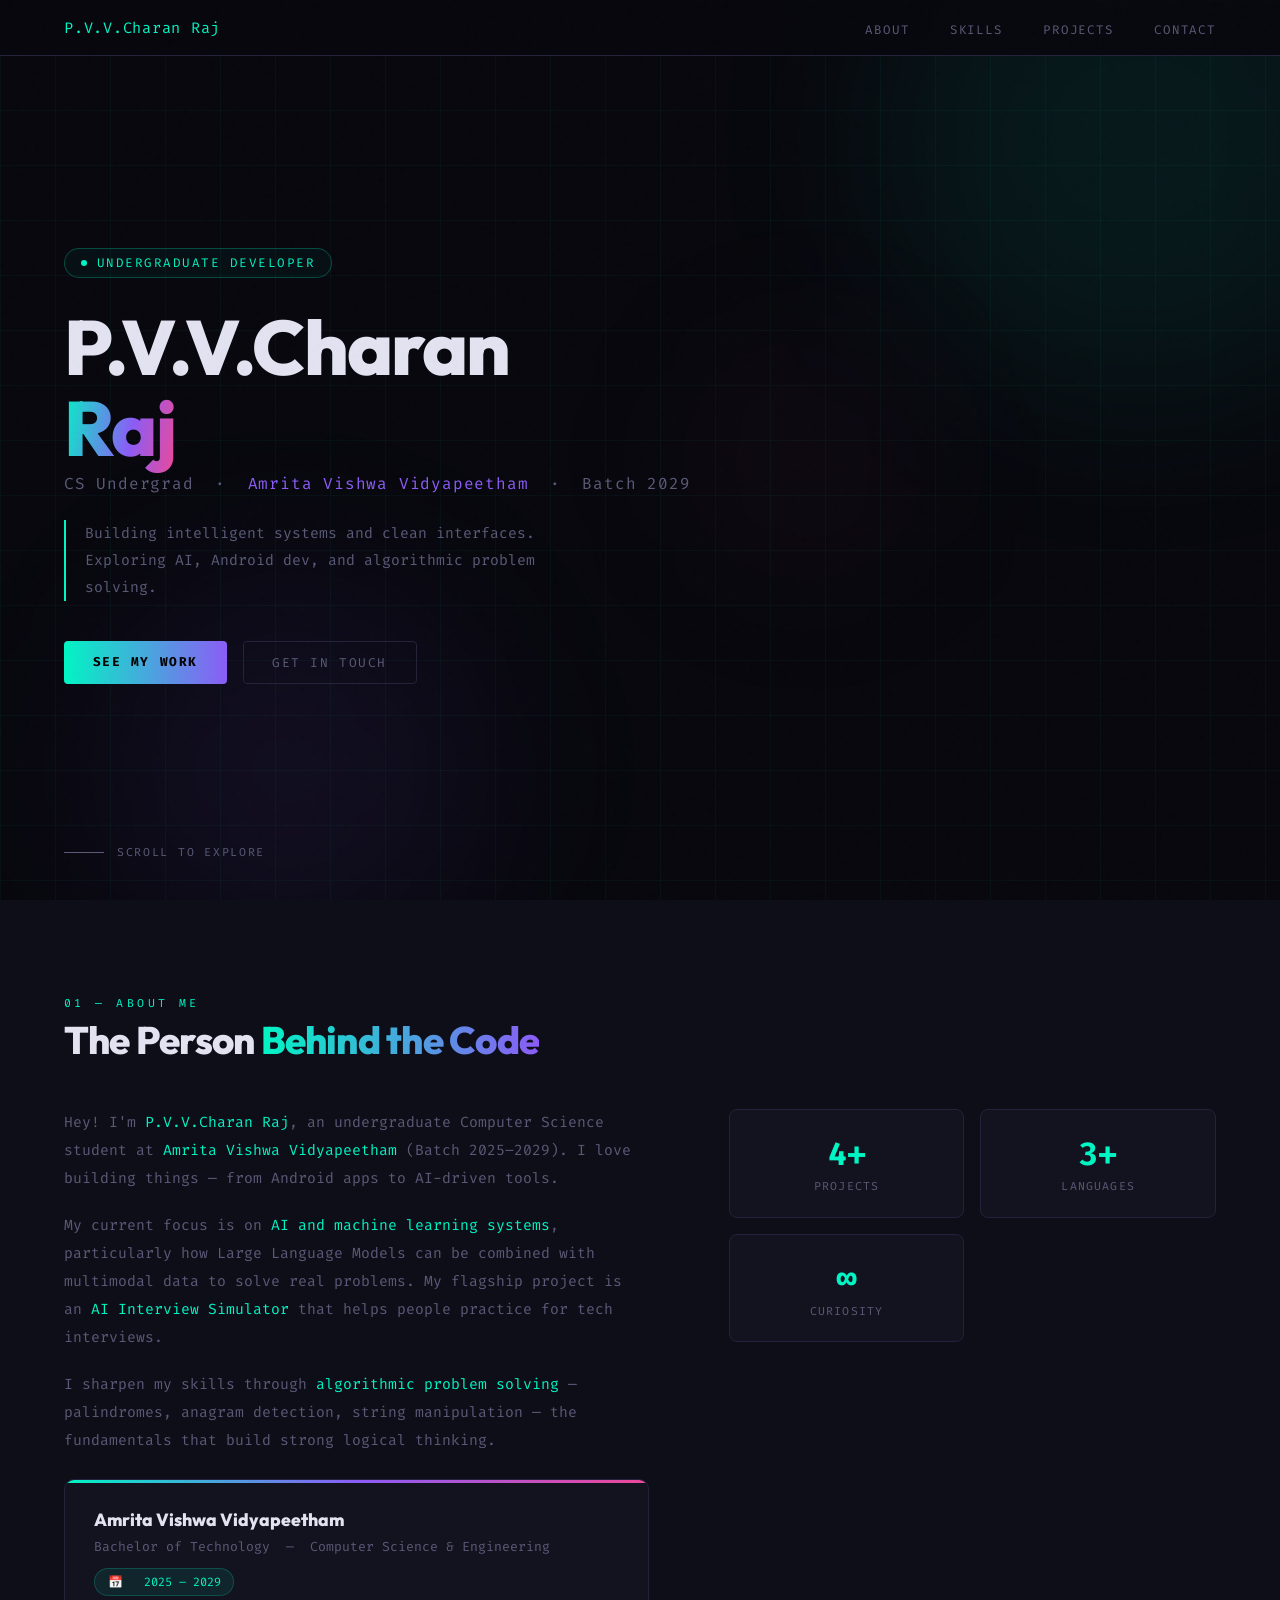
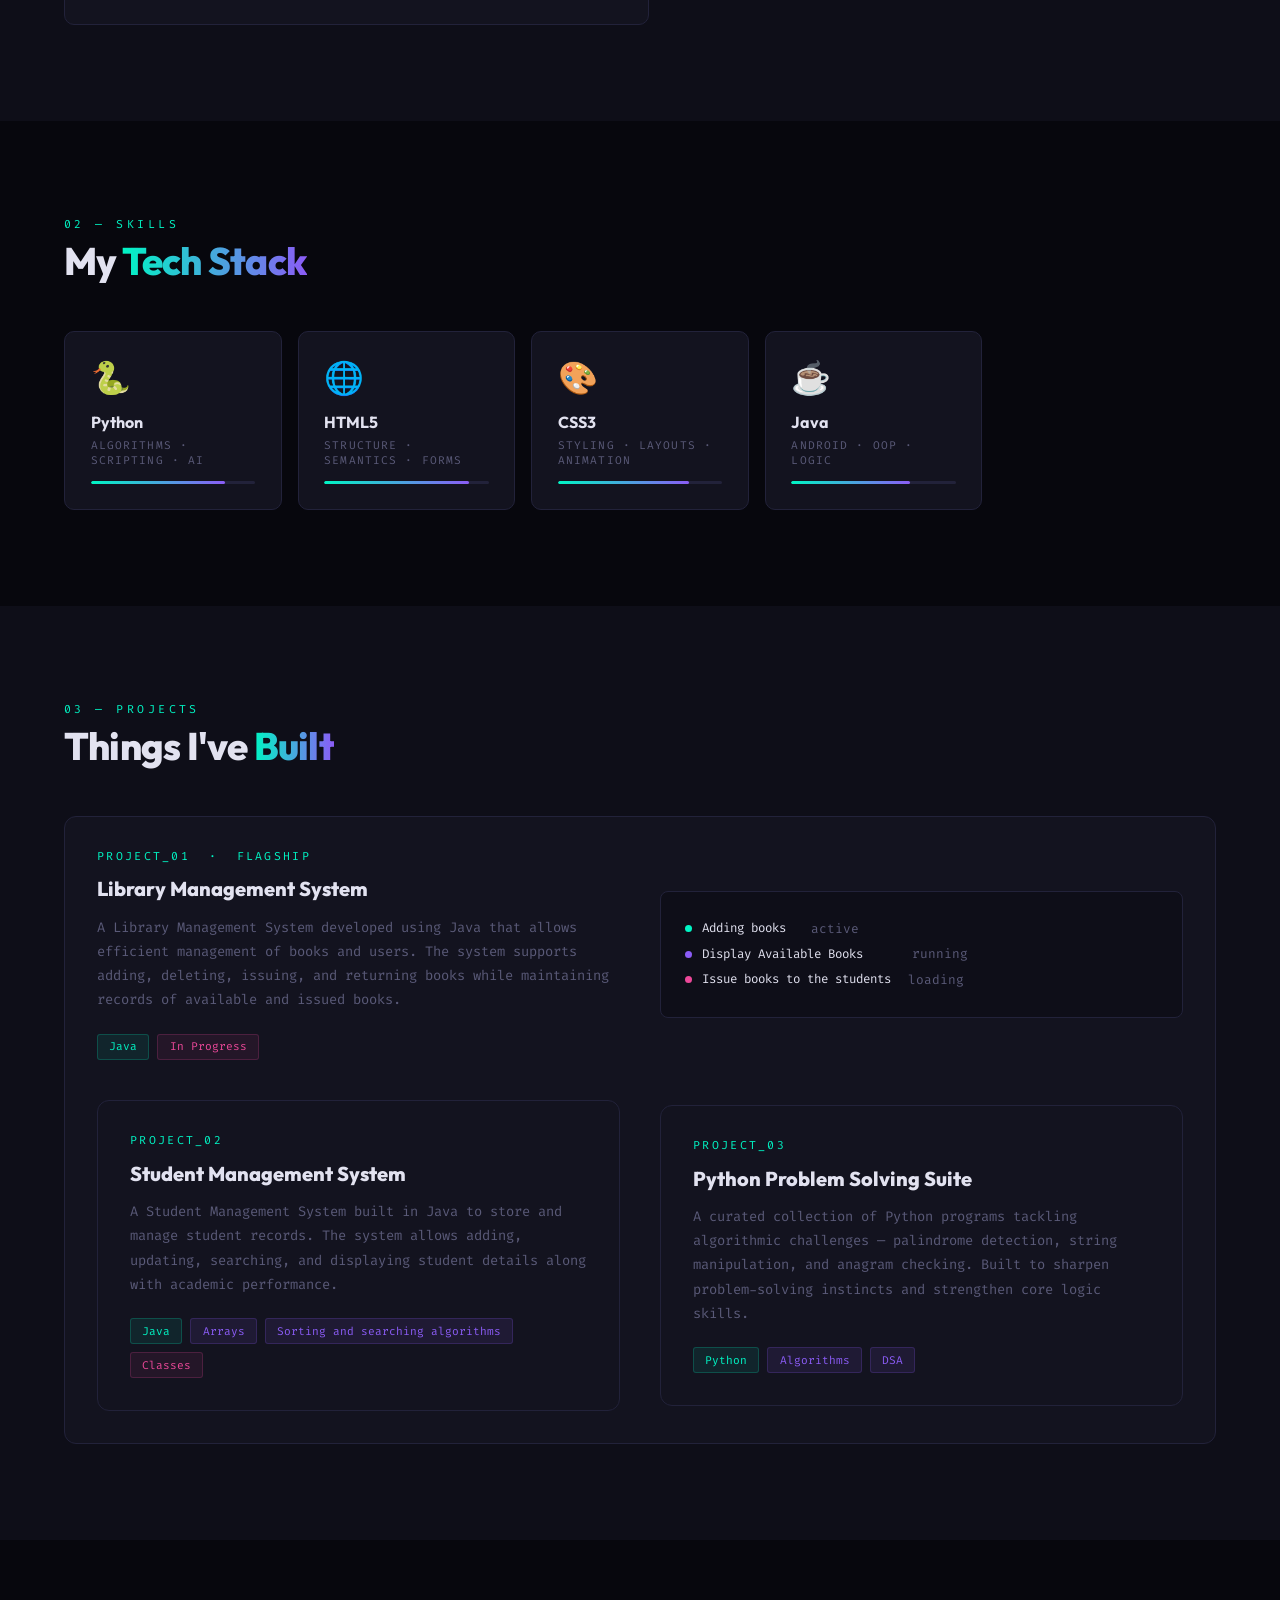
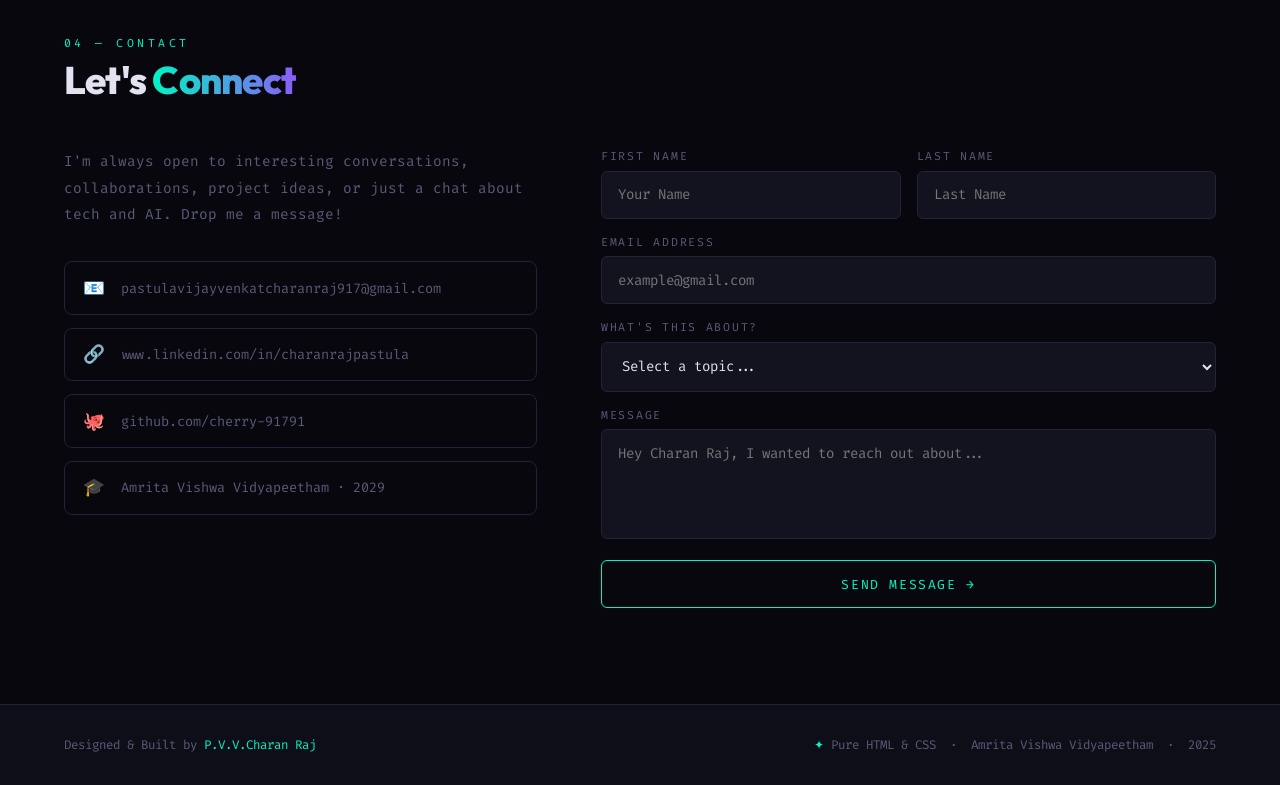
==== index.html @ d2dee1a0 "Rename !DOCTYPEFINALhtml.html to index.html" ====
<!DOCTYPE html>
<html lang="en">
<head>
  <meta charset="UTF-8" />
  <meta name="viewport" content="width=device-width, initial-scale=1.0"/>
  <title>P.V.V.Charan Raj — Portfolio</title>
  <link href="https://fonts.googleapis.com/css2?family=Fira+Code:wght@400;500&family=Outfit:wght@400;600;700;800&display=swap" rel="stylesheet"/>
  <style>

    *, *::before, *::after { box-sizing: border-box; margin: 0; padding: 0; }

    :root {
      --bg:       #07070d;
      --surface:  #0e0e18;
      --card:     #13131f;
      --border:   #22223a;
      --accent:   #00f5c4;
      --purple:   #8b5cf6;
      --pink:     #ec4899;
      --text:     #e2e2f0;
      --muted:    #5a5a78;
      --mono:     'Fira Code', monospace;
      --head:     'Outfit', sans-serif;
    }

    html { scroll-behavior: smooth; }

    body {
      background: var(--bg);
      color: var(--text);
      font-family: var(--head);
      overflow-x: hidden;
    }

    ::-webkit-scrollbar { width: 3px; }
    ::-webkit-scrollbar-track { background: var(--bg); }
    ::-webkit-scrollbar-thumb { background: var(--accent); }

    body::before {
      content: '';
      position: fixed; inset: 0;
      background-image: url("data:image/svg+xml,%3Csvg viewBox='0 0 200 200' xmlns='http://www.w3.org/2000/svg'%3E%3Cfilter id='n'%3E%3CfeTurbulence type='fractalNoise' baseFrequency='0.85' numOctaves='4' stitchTiles='stitch'/%3E%3C/filter%3E%3Crect width='100%25' height='100%25' filter='url(%23n)' opacity='0.035'/%3E%3C/svg%3E");
      pointer-events: none; z-index: 999; opacity: 0.5;
    }

    /* NAV */
    nav {
      position: fixed; top: 0; left: 0; right: 0; z-index: 100;
      display: flex; justify-content: space-between; align-items: center;
      padding: 1.1rem 4rem;
      background: rgba(7,7,13,0.88);
      backdrop-filter: blur(14px);
      border-bottom: 1px solid var(--border);
    }
    .logo { font-family: var(--mono); color: var(--accent); font-size: 0.95rem; letter-spacing: 0.05em; }
    .nav-links { display: flex; gap: 2.5rem; list-style: none; }
    .nav-links a {
      text-decoration: none; color: var(--muted);
      font-family: var(--mono); font-size: 0.78rem;
      letter-spacing: 0.15em; text-transform: uppercase;
      transition: color 0.3s;
    }
    .nav-links a:hover { color: var(--accent); }

    /* HERO */
    .hero {
      min-height: 100vh;
      display: flex; align-items: center;
      padding: 6rem 4rem 4rem;
      position: relative; overflow: hidden;
    }
    .hero::before {
      content: '';
      position: absolute; inset: 0;
      background-image:
        linear-gradient(rgba(0,245,196,0.04) 1px, transparent 1px),
        linear-gradient(90deg, rgba(0,245,196,0.04) 1px, transparent 1px);
      background-size: 55px 55px;
      animation: gridMove 20s linear infinite;
      pointer-events: none;
    }
    @keyframes gridMove {
      from { background-position: 0 0; }
      to   { background-position: 55px 55px; }
    }
    .orb {
      position: absolute; border-radius: 50%;
      filter: blur(90px); pointer-events: none;
    }
    .orb1 { width: 520px; height: 520px; background: rgba(0,245,196,0.07); top: -120px; right: -120px; }
    .orb2 { width: 380px; height: 380px; background: rgba(139,92,246,0.08); bottom: -60px; left: 100px; }
    .orb3 { width: 200px; height: 200px; background: rgba(236,72,153,0.06); top: 40%; left: 55%; }

    .hero-inner { position: relative; z-index: 2; max-width: 780px; }

    .hero-badge {
      display: inline-flex; align-items: center; gap: 0.6rem;
      font-family: var(--mono); font-size: 0.78rem;
      color: var(--accent); letter-spacing: 0.2em; text-transform: uppercase;
      border: 1px solid rgba(0,245,196,0.25);
      padding: 0.4rem 1rem; border-radius: 100px;
      margin-bottom: 1.8rem;
      background: rgba(0,245,196,0.04);
    }
    .badge-dot {
      width: 6px; height: 6px; border-radius: 50%;
      background: var(--accent);
      animation: pulse 2s ease-in-out infinite;
    }
    @keyframes pulse {
      0%, 100% { opacity: 1; transform: scale(1); }
      50%       { opacity: 0.4; transform: scale(1.4); }
    }

    .hero-name {
      font-size: clamp(2.8rem, 6vw, 5.5rem);
      font-weight: 800; line-height: 1.05;
      letter-spacing: -0.025em; margin-bottom: 0.3rem;
    }
    .hero-name .first { color: var(--text); }
    .hero-name .last {
      background: linear-gradient(100deg, var(--accent) 0%, var(--purple) 60%, var(--pink) 100%);
      -webkit-background-clip: text; -webkit-text-fill-color: transparent;
      background-clip: text;
    }
    .hero-role {
      font-family: var(--mono); color: var(--muted);
      font-size: 1rem; margin-bottom: 1.6rem; letter-spacing: 0.05em;
    }
    .hero-role span { color: var(--purple); }
    .hero-bio {
      font-family: var(--mono); color: var(--muted);
      font-size: 0.92rem; line-height: 1.85;
      max-width: 500px; margin-bottom: 2.5rem;
      border-left: 2px solid var(--accent); padding-left: 1.2rem;
    }
    .hero-actions { display: flex; gap: 1rem; flex-wrap: wrap; }

    .btn {
      display: inline-block; text-decoration: none;
      font-family: var(--mono); font-size: 0.8rem;
      letter-spacing: 0.12em; text-transform: uppercase;
      padding: 0.75rem 1.8rem; border-radius: 4px;
      cursor: pointer; transition: all 0.3s;
    }
    .btn-fill {
      background: linear-gradient(90deg, var(--accent), var(--purple));
      color: #000; font-weight: 700; border: none;
    }
    .btn-fill:hover { opacity: 0.8; transform: translateY(-2px); box-shadow: 0 8px 24px rgba(0,245,196,0.25); }
    .btn-outline {
      background: transparent; color: var(--muted); border: 1px solid var(--border);
    }
    .btn-outline:hover { border-color: var(--purple); color: var(--purple); }

    .scroll-hint {
      position: absolute; bottom: 2.5rem; left: 4rem;
      font-family: var(--mono); font-size: 0.72rem;
      color: var(--muted); letter-spacing: 0.15em; text-transform: uppercase;
      display: flex; align-items: center; gap: 0.8rem;
    }
    .scroll-line {
      width: 40px; height: 1px; background: var(--muted);
      animation: scrollPulse 2s ease-in-out infinite;
    }
    @keyframes scrollPulse { 0%,100%{width:40px} 50%{width:70px} }

    /* SECTIONS */
    section { padding: 6rem 4rem; }
    .sec-tag {
      font-family: var(--mono); font-size: 0.72rem;
      color: var(--accent); letter-spacing: 0.3em;
      text-transform: uppercase; margin-bottom: 0.5rem;
    }
    .sec-title {
      font-size: clamp(1.9rem, 3vw, 2.8rem); font-weight: 800;
      letter-spacing: -0.02em; margin-bottom: 3rem; line-height: 1.1;
    }
    .sec-title .hl {
      background: linear-gradient(90deg, var(--accent), var(--purple));
      -webkit-background-clip: text; -webkit-text-fill-color: transparent;
      background-clip: text;
    }

    /* ABOUT */
    #about { background: var(--surface); }
    .about-layout {
      display: grid; grid-template-columns: 1.2fr 1fr; gap: 5rem; align-items: start;
    }
    .about-text p {
      font-family: var(--mono); color: var(--muted);
      font-size: 0.92rem; line-height: 1.9; margin-bottom: 1.2rem;
    }
    .about-text p b { color: var(--accent); font-weight: 400; }

    .edu-card {
      background: var(--card); border: 1px solid var(--border);
      border-radius: 10px; padding: 1.8rem;
      position: relative; overflow: hidden; margin-top: 1.5rem;
    }
    .edu-card::before {
      content: '';
      position: absolute; top: 0; left: 0; right: 0; height: 3px;
      background: linear-gradient(90deg, var(--accent), var(--purple), var(--pink));
    }
    .edu-uni { font-weight: 800; font-size: 1.1rem; margin-bottom: 0.4rem; line-height: 1.3; }
    .edu-degree { font-family: var(--mono); color: var(--muted); font-size: 0.82rem; margin-bottom: 0.8rem; }
    .edu-years {
      display: inline-flex; align-items: center; gap: 0.5rem;
      font-family: var(--mono); font-size: 0.75rem; color: var(--accent);
      background: rgba(0,245,196,0.08); border: 1px solid rgba(0,245,196,0.2);
      padding: 0.3rem 0.8rem; border-radius: 100px;
    }

    .stat-row { display: grid; grid-template-columns: 1fr 1fr; gap: 1rem; }
    .stat-box {
      background: var(--card); border: 1px solid var(--border);
      border-radius: 8px; padding: 1.4rem;
      text-align: center; transition: border-color 0.3s, transform 0.3s;
    }
    .stat-box:hover { border-color: var(--accent); transform: translateY(-3px); }
    .stat-num { font-size: 2rem; font-weight: 800; color: var(--accent); font-family: var(--mono); }
    .stat-lbl { font-family: var(--mono); color: var(--muted); font-size: 0.72rem; letter-spacing: 0.1em; text-transform: uppercase; margin-top: 0.3rem; }

    /* SKILLS */
    #skills { background: var(--bg); }
    .skills-wrap {
      display: grid; grid-template-columns: repeat(auto-fill, minmax(210px, 1fr)); gap: 1rem;
    }
    .sk {
      background: var(--card); border: 1px solid var(--border);
      border-radius: 10px; padding: 1.6rem;
      transition: all 0.3s; position: relative; overflow: hidden;
    }
    .sk::after {
      content: '';
      position: absolute; inset: 0;
      background: linear-gradient(135deg, rgba(0,245,196,0.04), rgba(139,92,246,0.04));
      opacity: 0; transition: opacity 0.3s;
    }
    .sk:hover { border-color: var(--purple); transform: translateY(-5px); box-shadow: 0 12px 32px rgba(139,92,246,0.12); }
    .sk:hover::after { opacity: 1; }
    .sk-icon { font-size: 2rem; margin-bottom: 0.9rem; }
    .sk-name { font-weight: 700; font-size: 1rem; margin-bottom: 0.4rem; }
    .sk-level { font-family: var(--mono); font-size: 0.7rem; color: var(--muted); letter-spacing: 0.1em; text-transform: uppercase; margin-bottom: 0.8rem; }
    .bar-bg { background: var(--border); height: 3px; border-radius: 2px; overflow: hidden; }
    .bar { height: 100%; border-radius: 2px; background: linear-gradient(90deg, var(--accent), var(--purple)); }

    /* PROJECTS */
    #projects { background: var(--surface); }
    .projects-grid {
      display: grid; grid-template-columns: repeat(auto-fill, minmax(330px, 1fr)); gap: 1.5rem;
    }
    .proj-card {
      background: var(--card); border: 1px solid var(--border);
      border-radius: 12px; padding: 2rem;
      transition: all 0.3s; position: relative; overflow: hidden;
    }
    .proj-card.featured {
      grid-column: 1 / -1;
      display: grid; grid-template-columns: 1fr 1fr; gap: 2.5rem; align-items: center;
    }
    .proj-card:hover {
      border-color: var(--accent); transform: translateY(-5px);
      box-shadow: 0 20px 50px rgba(0,0,0,0.5);
    }
    .proj-num { font-family: var(--mono); font-size: 0.72rem; color: var(--accent); letter-spacing: 0.2em; margin-bottom: 0.8rem; }
    .proj-title { font-size: 1.25rem; font-weight: 800; margin-bottom: 0.8rem; line-height: 1.3; }
    .proj-desc { font-family: var(--mono); color: var(--muted); font-size: 0.86rem; line-height: 1.75; margin-bottom: 1.4rem; }
    .proj-tags { display: flex; flex-wrap: wrap; gap: 0.5rem; }
    .tag {
      font-family: var(--mono); font-size: 0.7rem;
      padding: 0.28rem 0.7rem; border-radius: 3px;
      background: rgba(139,92,246,0.1); color: var(--purple);
      border: 1px solid rgba(139,92,246,0.2);
    }
    .tag.green { background: rgba(0,245,196,0.08); color: var(--accent); border-color: rgba(0,245,196,0.2); }
    .tag.pink  { background: rgba(236,72,153,0.08); color: var(--pink); border-color: rgba(236,72,153,0.2); }

    .proj-visual {
      background: var(--surface); border: 1px solid var(--border);
      border-radius: 8px; padding: 1.5rem;
      font-family: var(--mono); font-size: 0.8rem;
      color: var(--muted); line-height: 2;
    }
    .pv-line { display: flex; align-items: center; gap: 0.6rem; }
    .pv-dot { width: 7px; height: 7px; border-radius: 50%; flex-shrink: 0; }
    .pv-g  { background: var(--accent); }
    .pv-p  { background: var(--purple); }
    .pv-pk { background: var(--pink); }
    .pv-label { color: var(--text); font-size: 0.78rem; }

   
    /* CONTACT */
    #contact { background: var(--bg); }
    .contact-grid {
      display: grid; grid-template-columns: 1fr 1.3fr; gap: 4rem; align-items: start;
    }
    .contact-left p {
      font-family: var(--mono); color: var(--muted);
      font-size: 0.9rem; line-height: 1.85; margin-bottom: 2rem;
    }
    .c-links { display: flex; flex-direction: column; gap: 0.8rem; }
    .c-link {
      display: flex; align-items: center; gap: 1rem;
      text-decoration: none; color: var(--muted);
      font-family: var(--mono); font-size: 0.85rem;
      padding: 0.9rem 1.1rem;
      border: 1px solid var(--border); border-radius: 8px;
      transition: all 0.3s;
    }
    .c-link:hover { color: var(--accent); border-color: var(--accent); background: rgba(0,245,196,0.04); }
    .c-ico { font-size: 1.1rem; }

    .contact-form { display: flex; flex-direction: column; gap: 1rem; }
    .fg { display: flex; flex-direction: column; gap: 0.4rem; }
    .fg label { font-family: var(--mono); font-size: 0.72rem; color: var(--muted); letter-spacing: 0.15em; text-transform: uppercase; }
    .fg input, .fg textarea, .fg select {
      background: var(--card); border: 1px solid var(--border);
      border-radius: 6px; padding: 0.85rem 1rem;
      color: var(--text); font-family: var(--mono); font-size: 0.88rem;
      outline: none; transition: border-color 0.3s, box-shadow 0.3s;
      resize: none; width: 100%;
    }
    .fg input:focus, .fg textarea:focus, .fg select:focus {
      border-color: var(--accent); box-shadow: 0 0 0 3px rgba(0,245,196,0.07);
    }
    .fg select option { background: var(--card); }
    .fg textarea { min-height: 110px; }
    .fg-row { display: grid; grid-template-columns: 1fr 1fr; gap: 1rem; }

    .form-btn {
      font-family: var(--mono); font-size: 0.82rem;
      letter-spacing: 0.12em; text-transform: uppercase;
      padding: 0.9rem; background: transparent;
      border: 1px solid var(--accent); color: var(--accent);
      border-radius: 6px; cursor: pointer; transition: all 0.3s; margin-top: 0.3rem;
    }
    .form-btn:hover { background: var(--accent); color: #000; font-weight: 700; box-shadow: 0 0 28px rgba(0,245,196,0.22); }

    /* FOOTER */
    footer {
      background: var(--surface); border-top: 1px solid var(--border);
      padding: 2rem 4rem;
      display: flex; justify-content: space-between; align-items: center;
    }
    footer p { font-family: var(--mono); color: var(--muted); font-size: 0.78rem; }
    footer span { color: var(--accent); }

    /* ANIMATIONS */
    @keyframes fadeUp {
      from { opacity: 0; transform: translateY(28px); }
      to   { opacity: 1; transform: translateY(0); }
    }
    .hero-badge   { animation: fadeUp 0.6s 0.1s forwards; opacity: 0; }
    .hero-name    { animation: fadeUp 0.6s 0.3s forwards; opacity: 0; }
    .hero-role    { animation: fadeUp 0.6s 0.45s forwards; opacity: 0; }
    .hero-bio     { animation: fadeUp 0.6s 0.55s forwards; opacity: 0; }
    .hero-actions { animation: fadeUp 0.6s 0.7s forwards; opacity: 0; }

    /* RESPONSIVE */
    @media (max-width: 860px) {
      nav { padding: 1rem 1.5rem; }
      .nav-links { gap: 1.2rem; }
      section, .acm-strip { padding: 4rem 1.5rem; }
      .hero { padding: 5rem 1.5rem 4rem; }
      .about-layout, .contact-grid { grid-template-columns: 1fr; gap: 2.5rem; }
      .proj-card.featured { grid-column: auto; grid-template-columns: 1fr; }
      .fg-row { grid-template-columns: 1fr; }
      footer { flex-direction: column; gap: 0.5rem; text-align: center; padding: 1.5rem; }
      .acm-inner { flex-wrap: wrap; }
      .acm-badge { margin-left: 0; }
      .scroll-hint { display: none; }
    }
  </style>
</head>
<body>

  <!-- NAV -->
  <nav>
    <div class="logo">P.V.V.Charan Raj</div>
    <ul class="nav-links">
      <li><a href="#about">About</a></li>
      <li><a href="#skills">Skills</a></li>
      <li><a href="#projects">Projects</a></li>
      <li><a href="#contact">Contact</a></li>
    </ul>
  </nav>

  <!-- HERO -->
  <section class="hero" id="home">
    <div class="orb orb1"></div>
    <div class="orb orb2"></div>
    <div class="orb orb3"></div>
    <div class="hero-inner">
      <div class="hero-badge">
        <span class="badge-dot"></span>
        Undergraduate Developer
      </div>
      <h1 class="hero-name">
        <span class="first">P.V.V.Charan </span><br>
        <span class="last">Raj</span>
      </h1>
      <p class="hero-role">
        CS Undergrad &nbsp;·&nbsp; <span>Amrita Vishwa Vidyapeetham</span> &nbsp;·&nbsp; Batch 2029
      </p>
      <p class="hero-bio">
        Building intelligent systems and clean interfaces.<br>
        Exploring AI, Android dev, and algorithmic problem solving.
      </p>
      <div class="hero-actions">
        <a href="#projects" class="btn btn-fill">See My Work</a>
        <a href="#contact" class="btn btn-outline">Get in Touch</a>
      </div>
    </div>
    <div class="scroll-hint">
      <span class="scroll-line"></span> Scroll to explore
    </div>
  </section>

  <!-- ABOUT -->
  <section id="about">
    <div class="sec-tag">01 — about me</div>
    <h2 class="sec-title">The Person <span class="hl">Behind the Code</span></h2>
    <div class="about-layout">
      <div class="about-text">
        <p>
          Hey! I'm <b>P.V.V.Charan Raj</b>, an undergraduate Computer Science student at
          <b>Amrita Vishwa Vidyapeetham</b> (Batch 2025–2029). I love building things — from
          Android apps to AI-driven tools.
        </p>
        <p>
          My current focus is on <b>AI and machine learning systems</b>, particularly how
          Large Language Models can be combined with multimodal data to solve real problems.
          My flagship project is an <b>AI Interview Simulator</b> that helps people practice
          for tech interviews.
        </p>
        <p>
          I sharpen my skills through <b>algorithmic problem solving</b> — palindromes,
          anagram detection, string manipulation — the fundamentals that build strong
          logical thinking.
        </p>
        <div class="edu-card">
          <div class="edu-uni">Amrita Vishwa Vidyapeetham</div>
          <div class="edu-degree">Bachelor of Technology &nbsp;—&nbsp; Computer Science &amp; Engineering</div>
          <span class="edu-years">📅 &nbsp; 2025 – 2029</span>
        </div>
      </div>
      <div>
        <div class="stat-row">
          <div class="stat-box">
            <div class="stat-num">4+</div>
            <div class="stat-lbl">Projects</div>
          </div>
          <div class="stat-box">
            <div class="stat-num">3+</div>
            <div class="stat-lbl">Languages</div>
          </div>
          <div class="stat-box">
            <div class="stat-num">∞</div>
            <div class="stat-lbl">Curiosity</div>
          </div>
        </div>
      </div>
    </div>
  </section>

  <!-- SKILLS -->
  <section id="skills">
    <div class="sec-tag">02 — skills</div>
    <h2 class="sec-title">My <span class="hl">Tech Stack</span></h2>
    <div class="skills-wrap">
      <div class="sk">
        <div class="sk-icon">🐍</div>
        <div class="sk-name">Python</div>
        <div class="sk-level">Algorithms · Scripting · AI</div>
        <div class="bar-bg"><div class="bar" style="width:82%"></div></div>
      </div>
      <div class="sk">
        <div class="sk-icon">🌐</div>
        <div class="sk-name">HTML5</div>
        <div class="sk-level">Structure · Semantics · Forms</div>
        <div class="bar-bg"><div class="bar" style="width:88%"></div></div>
      </div>
      <div class="sk">
        <div class="sk-icon">🎨</div>
        <div class="sk-name">CSS3</div>
        <div class="sk-level">Styling · Layouts · Animation</div>
        <div class="bar-bg"><div class="bar" style="width:80%"></div></div>
      </div>
      <div class="sk">
        <div class="sk-icon">☕</div>
        <div class="sk-name">Java</div>
        <div class="sk-level">Android · OOP · Logic</div>
        <div class="bar-bg"><div class="bar" style="width:72%"></div></div>
      </div>
  </section>

  <!-- PROJECTS -->
  <section id="projects">
    <div class="sec-tag">03 — projects</div>
    <h2 class="sec-title">Things I've <span class="hl">Built</span></h2>
    <div class="projects-grid">

      <!-- FEATURED -->
      <div class="proj-card featured">
        <div>
          <div class="proj-num">PROJECT_01 &nbsp;·&nbsp; FLAGSHIP</div>
          <h3 class="proj-title">Library Management System</h3>
          <p class="proj-desc">
            A Library Management System developed using Java that allows efficient management of books and users. The system supports adding, deleting, issuing, and returning books while maintaining records of available and issued books.
          </p>
          <div class="proj-tags">
            <span class="tag green">Java</span>
            <span class="tag pink">In Progress</span>
          </div>
        </div>
        <div class="proj-visual">
          <div class="pv-line"><span class="pv-dot pv-g"></span><span class="pv-label">Adding books</span>&nbsp;&nbsp;active</div>
          <div class="pv-line"><span class="pv-dot pv-p"></span><span class="pv-label">Display Available Books</span>&nbsp;&nbsp;&nbsp;&nbsp;&nbsp;running</div>
          <div class="pv-line"><span class="pv-dot pv-pk"></span><span class="pv-label">Issue books to the students</span>&nbsp;loading</div>
      </div>

      <!-- PROJECT 2 -->
      <div class="proj-card">
        <div class="proj-num">PROJECT_02</div>
        <h3 class="proj-title">Student Management System</h3>
        <p class="proj-desc">
         A Student Management System built in Java to store and manage student records. The system allows adding, updating, searching, and displaying student details along with academic performance.        </p>
        <div class="proj-tags">
          <span class="tag green">Java</span>
          <span class="tag">Arrays</span>
          <span class="tag">Sorting and searching algorithms</span>
          <span class="tag pink">Classes</span>
        </div>
      </div>

      <!-- PROJECT 3 -->
      <div class="proj-card">
        <div class="proj-num">PROJECT_03</div>
        <h3 class="proj-title">Python Problem Solving Suite</h3>
        <p class="proj-desc">
          A curated collection of Python programs tackling algorithmic challenges —
          palindrome detection, string manipulation, and anagram checking. Built to
          sharpen problem-solving instincts and strengthen core logic skills.
        </p>
        <div class="proj-tags">
          <span class="tag green">Python</span>
          <span class="tag">Algorithms</span>
          <span class="tag">DSA</span>
        </div>
      </div>

    </div>
  </section>

  <!-- CONTACT -->
  <section id="contact">
    <div class="sec-tag">04 — contact</div>
    <h2 class="sec-title">Let's <span class="hl">Connect</span></h2>
    <div class="contact-grid">
      <div class="contact-left">
        <p>
          I'm always open to interesting conversations, collaborations, project ideas,
          or just a chat about tech and AI. Drop me a message!
        </p>
        <div class="c-links">
          <a href="mailto:pastulavijayvenkatcharanraj917@gmail.com" class="c-link">
            <span class="c-ico">📧</span> pastulavijayvenkatcharanraj917@gmail.com
          </a>
          <a href="https://www.linkedin.com/in/pastulavijay-venkatcharanraj-4975b03a7/" class="c-link">
            <span class="c-ico">🔗</span> www.linkedin.com/in/charanrajpastula
          </a>
          <a href="https://github.com/cherry-91791" class="c-link">
            <span class="c-ico">🐙</span> github.com/cherry-91791
          </a>
          <a href="#" class="c-link">
            <span class="c-ico">🎓</span> Amrita Vishwa Vidyapeetham · 2029
          </a>
        </div>
      </div>

      <form class="contact-form" action="#" method="post">
        <div class="fg-row">
          <div class="fg">
            <label for="fname">First Name</label>
            <input type="text" id="fname" name="fname" placeholder="Your Name" required />
          </div>
          <div class="fg">
            <label for="lname">Last Name</label>
            <input type="text" id="lname" name="lname" placeholder="Last Name" />
          </div>
        </div>
        <div class="fg">
          <label for="email">Email Address</label>
          <input type="email" id="email" name="email" placeholder="example@gmail.com" required />
        </div>
        <div class="fg">
          <label for="topic">What's this about?</label>
          <select id="topic" name="topic">
            <option value="">Select a topic...</option>
            <option value="collab">Project Collaboration</option>
            <option value="ai">AI / LLM Discussion</option>
            <option value="feedback">Portfolio Feedback</option>
            <option value="opportunity">Opportunity</option>
            <option value="general">Just Saying Hi!</option>
          </select>
        </div>
        <div class="fg">
          <label for="msg">Message</label>
          <textarea id="msg" name="msg" placeholder="Hey Charan Raj, I wanted to reach out about..." required></textarea>
        </div>
        <button type="submit" class="form-btn">Send Message →</button>
      </form>
    </div>
  </section>

  <!-- FOOTER -->
  <footer>
    <p>Designed &amp; Built by <span>P.V.V.Charan Raj</span></p>
    <p><span>✦</span> Pure HTML &amp; CSS &nbsp;·&nbsp; Amrita Vishwa Vidyapeetham &nbsp;·&nbsp; 2025</p>
  </footer>

</body>
</html>
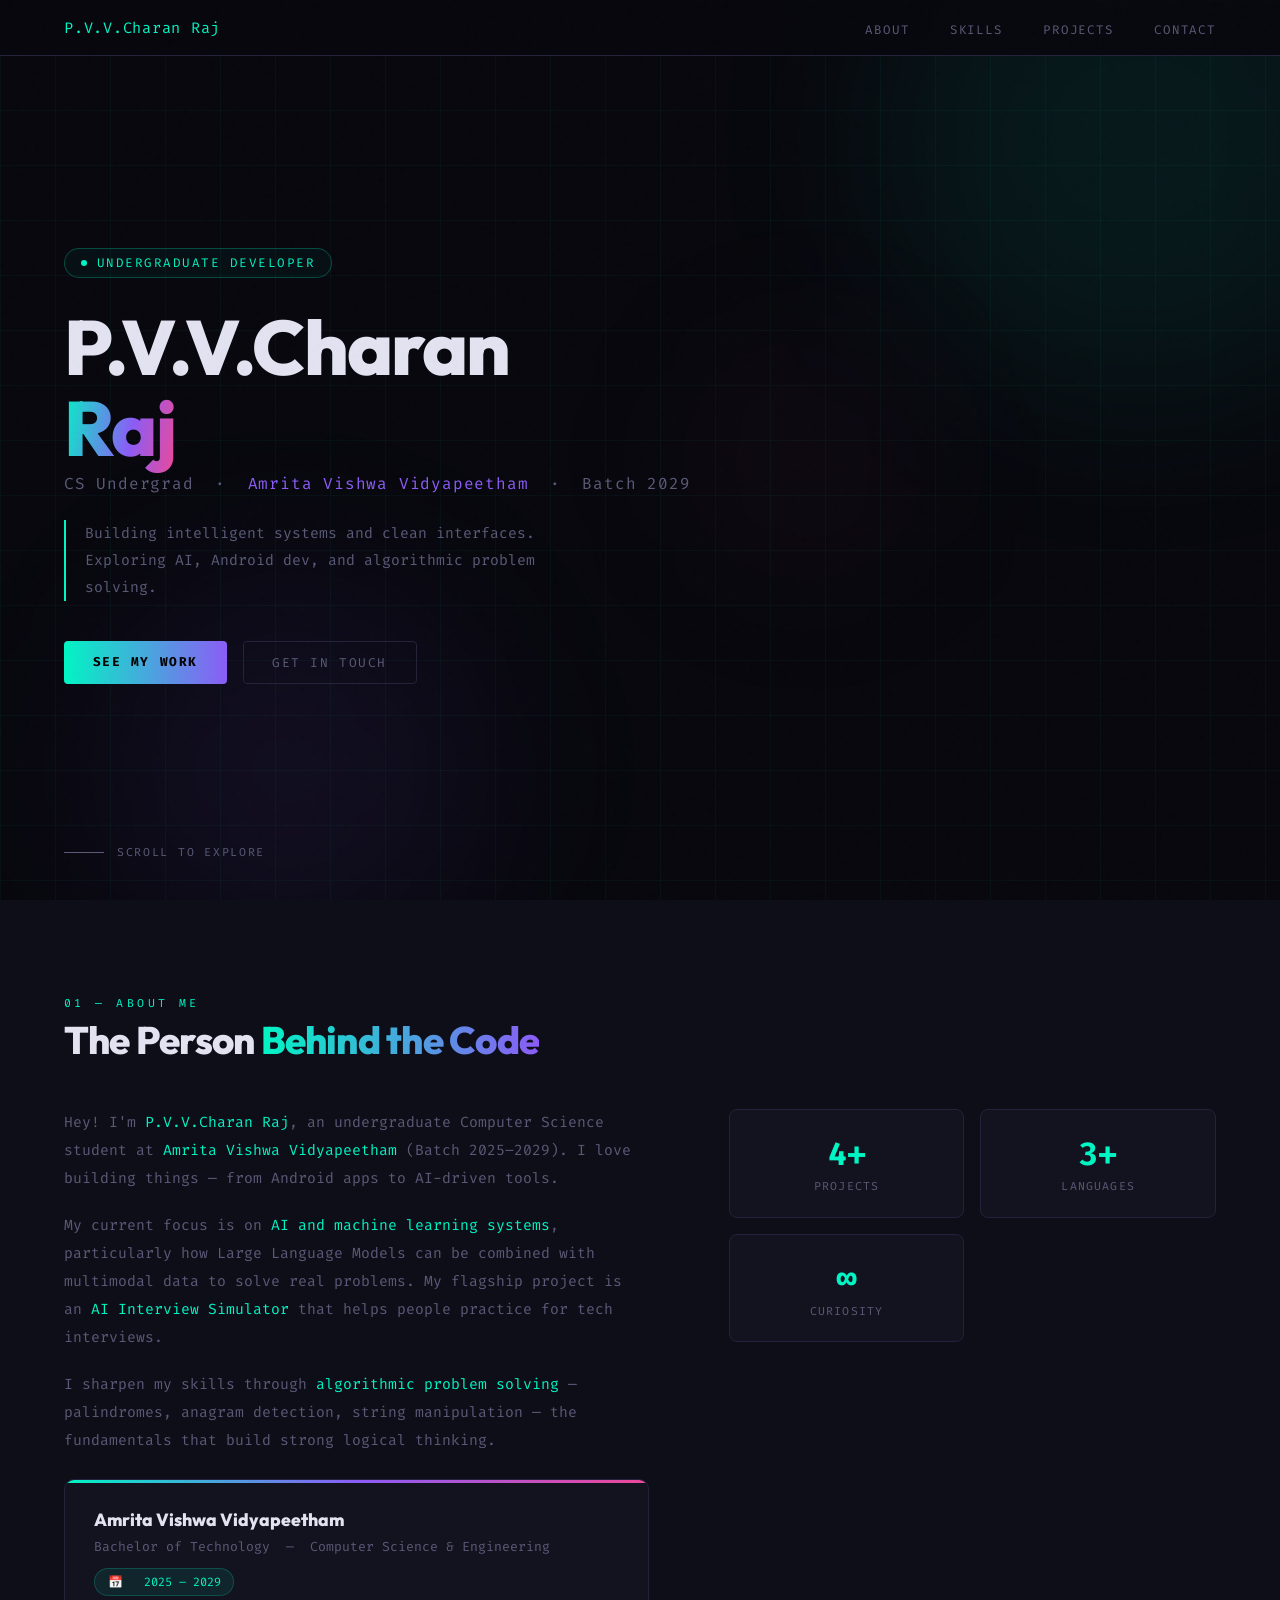
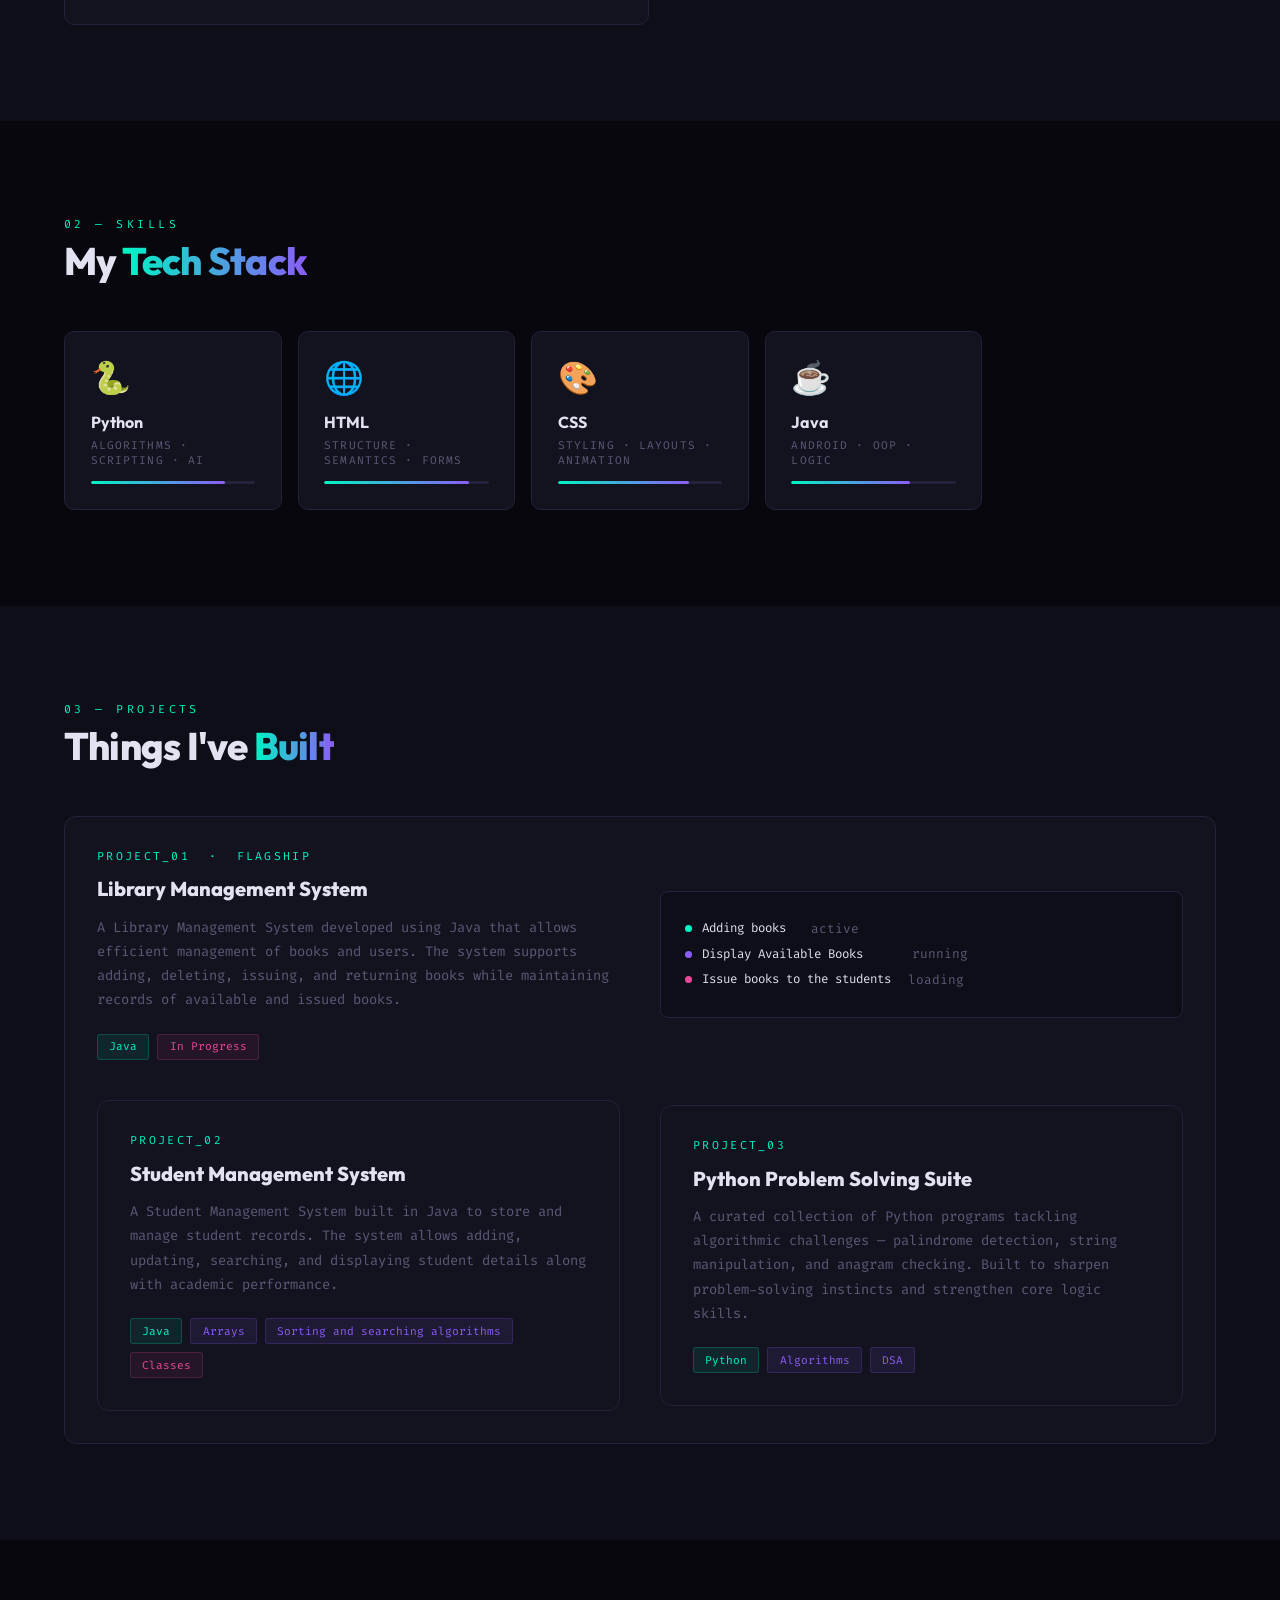
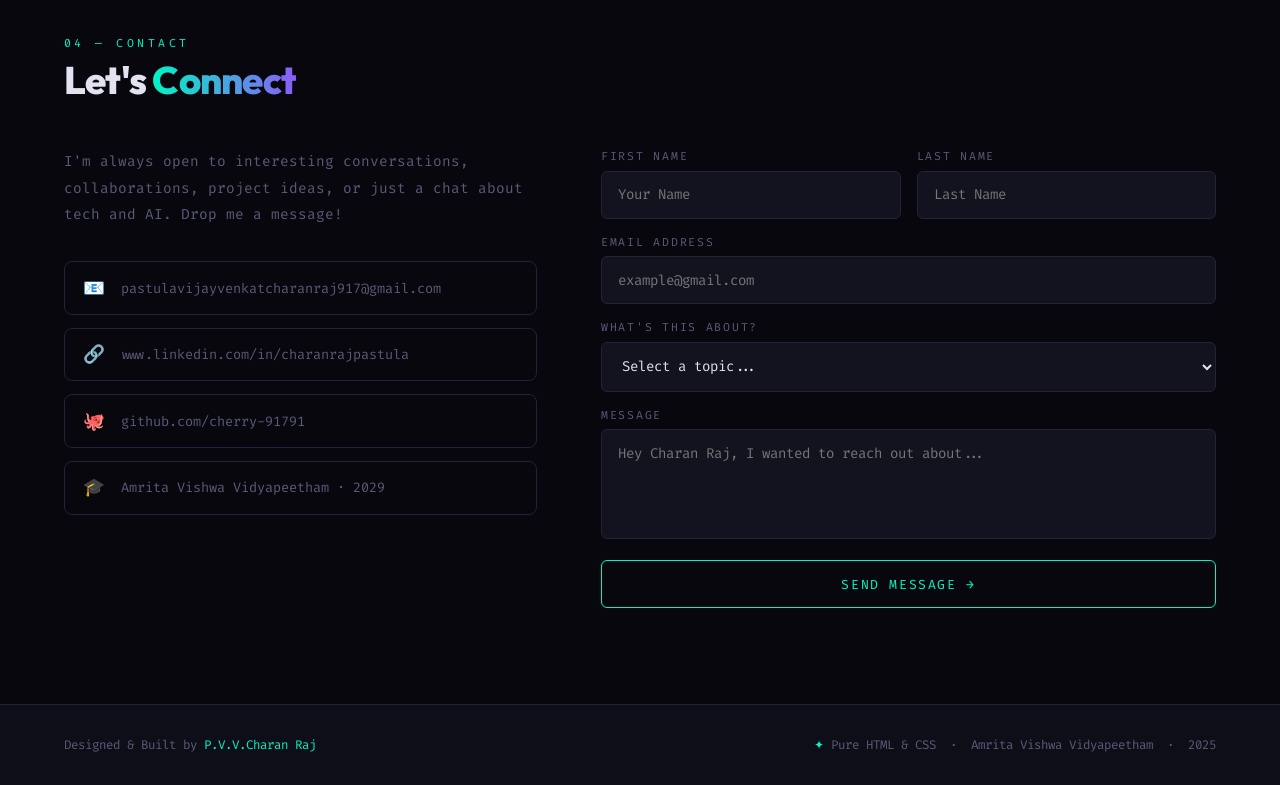
==== commit 10fc4b08: "Update index.html" ====
--- a/index.html
+++ b/index.html
@@ -5,378 +5,11 @@
   <meta name="viewport" content="width=device-width, initial-scale=1.0"/>
   <title>P.V.V.Charan Raj — Portfolio</title>
   <link href="https://fonts.googleapis.com/css2?family=Fira+Code:wght@400;500&family=Outfit:wght@400;600;700;800&display=swap" rel="stylesheet"/>
-  <style>
-
-    *, *::before, *::after { box-sizing: border-box; margin: 0; padding: 0; }
-
-    :root {
-      --bg:       #07070d;
-      --surface:  #0e0e18;
-      --card:     #13131f;
-      --border:   #22223a;
-      --accent:   #00f5c4;
-      --purple:   #8b5cf6;
-      --pink:     #ec4899;
-      --text:     #e2e2f0;
-      --muted:    #5a5a78;
-      --mono:     'Fira Code', monospace;
-      --head:     'Outfit', sans-serif;
-    }
-
-    html { scroll-behavior: smooth; }
-
-    body {
-      background: var(--bg);
-      color: var(--text);
-      font-family: var(--head);
-      overflow-x: hidden;
-    }
-
-    ::-webkit-scrollbar { width: 3px; }
-    ::-webkit-scrollbar-track { background: var(--bg); }
-    ::-webkit-scrollbar-thumb { background: var(--accent); }
-
-    body::before {
-      content: '';
-      position: fixed; inset: 0;
-      background-image: url("data:image/svg+xml,%3Csvg viewBox='0 0 200 200' xmlns='http://www.w3.org/2000/svg'%3E%3Cfilter id='n'%3E%3CfeTurbulence type='fractalNoise' baseFrequency='0.85' numOctaves='4' stitchTiles='stitch'/%3E%3C/filter%3E%3Crect width='100%25' height='100%25' filter='url(%23n)' opacity='0.035'/%3E%3C/svg%3E");
-      pointer-events: none; z-index: 999; opacity: 0.5;
-    }
-
-    /* NAV */
-    nav {
-      position: fixed; top: 0; left: 0; right: 0; z-index: 100;
-      display: flex; justify-content: space-between; align-items: center;
-      padding: 1.1rem 4rem;
-      background: rgba(7,7,13,0.88);
-      backdrop-filter: blur(14px);
-      border-bottom: 1px solid var(--border);
-    }
-    .logo { font-family: var(--mono); color: var(--accent); font-size: 0.95rem; letter-spacing: 0.05em; }
-    .nav-links { display: flex; gap: 2.5rem; list-style: none; }
-    .nav-links a {
-      text-decoration: none; color: var(--muted);
-      font-family: var(--mono); font-size: 0.78rem;
-      letter-spacing: 0.15em; text-transform: uppercase;
-      transition: color 0.3s;
-    }
-    .nav-links a:hover { color: var(--accent); }
-
-    /* HERO */
-    .hero {
-      min-height: 100vh;
-      display: flex; align-items: center;
-      padding: 6rem 4rem 4rem;
-      position: relative; overflow: hidden;
-    }
-    .hero::before {
-      content: '';
-      position: absolute; inset: 0;
-      background-image:
-        linear-gradient(rgba(0,245,196,0.04) 1px, transparent 1px),
-        linear-gradient(90deg, rgba(0,245,196,0.04) 1px, transparent 1px);
-      background-size: 55px 55px;
-      animation: gridMove 20s linear infinite;
-      pointer-events: none;
-    }
-    @keyframes gridMove {
-      from { background-position: 0 0; }
-      to   { background-position: 55px 55px; }
-    }
-    .orb {
-      position: absolute; border-radius: 50%;
-      filter: blur(90px); pointer-events: none;
-    }
-    .orb1 { width: 520px; height: 520px; background: rgba(0,245,196,0.07); top: -120px; right: -120px; }
-    .orb2 { width: 380px; height: 380px; background: rgba(139,92,246,0.08); bottom: -60px; left: 100px; }
-    .orb3 { width: 200px; height: 200px; background: rgba(236,72,153,0.06); top: 40%; left: 55%; }
-
-    .hero-inner { position: relative; z-index: 2; max-width: 780px; }
-
-    .hero-badge {
-      display: inline-flex; align-items: center; gap: 0.6rem;
-      font-family: var(--mono); font-size: 0.78rem;
-      color: var(--accent); letter-spacing: 0.2em; text-transform: uppercase;
-      border: 1px solid rgba(0,245,196,0.25);
-      padding: 0.4rem 1rem; border-radius: 100px;
-      margin-bottom: 1.8rem;
-      background: rgba(0,245,196,0.04);
-    }
-    .badge-dot {
-      width: 6px; height: 6px; border-radius: 50%;
-      background: var(--accent);
-      animation: pulse 2s ease-in-out infinite;
-    }
-    @keyframes pulse {
-      0%, 100% { opacity: 1; transform: scale(1); }
-      50%       { opacity: 0.4; transform: scale(1.4); }
-    }
-
-    .hero-name {
-      font-size: clamp(2.8rem, 6vw, 5.5rem);
-      font-weight: 800; line-height: 1.05;
-      letter-spacing: -0.025em; margin-bottom: 0.3rem;
-    }
-    .hero-name .first { color: var(--text); }
-    .hero-name .last {
-      background: linear-gradient(100deg, var(--accent) 0%, var(--purple) 60%, var(--pink) 100%);
-      -webkit-background-clip: text; -webkit-text-fill-color: transparent;
-      background-clip: text;
-    }
-    .hero-role {
-      font-family: var(--mono); color: var(--muted);
-      font-size: 1rem; margin-bottom: 1.6rem; letter-spacing: 0.05em;
-    }
-    .hero-role span { color: var(--purple); }
-    .hero-bio {
-      font-family: var(--mono); color: var(--muted);
-      font-size: 0.92rem; line-height: 1.85;
-      max-width: 500px; margin-bottom: 2.5rem;
-      border-left: 2px solid var(--accent); padding-left: 1.2rem;
-    }
-    .hero-actions { display: flex; gap: 1rem; flex-wrap: wrap; }
-
-    .btn {
-      display: inline-block; text-decoration: none;
-      font-family: var(--mono); font-size: 0.8rem;
-      letter-spacing: 0.12em; text-transform: uppercase;
-      padding: 0.75rem 1.8rem; border-radius: 4px;
-      cursor: pointer; transition: all 0.3s;
-    }
-    .btn-fill {
-      background: linear-gradient(90deg, var(--accent), var(--purple));
-      color: #000; font-weight: 700; border: none;
-    }
-    .btn-fill:hover { opacity: 0.8; transform: translateY(-2px); box-shadow: 0 8px 24px rgba(0,245,196,0.25); }
-    .btn-outline {
-      background: transparent; color: var(--muted); border: 1px solid var(--border);
-    }
-    .btn-outline:hover { border-color: var(--purple); color: var(--purple); }
-
-    .scroll-hint {
-      position: absolute; bottom: 2.5rem; left: 4rem;
-      font-family: var(--mono); font-size: 0.72rem;
-      color: var(--muted); letter-spacing: 0.15em; text-transform: uppercase;
-      display: flex; align-items: center; gap: 0.8rem;
-    }
-    .scroll-line {
-      width: 40px; height: 1px; background: var(--muted);
-      animation: scrollPulse 2s ease-in-out infinite;
-    }
-    @keyframes scrollPulse { 0%,100%{width:40px} 50%{width:70px} }
-
-    /* SECTIONS */
-    section { padding: 6rem 4rem; }
-    .sec-tag {
-      font-family: var(--mono); font-size: 0.72rem;
-      color: var(--accent); letter-spacing: 0.3em;
-      text-transform: uppercase; margin-bottom: 0.5rem;
-    }
-    .sec-title {
-      font-size: clamp(1.9rem, 3vw, 2.8rem); font-weight: 800;
-      letter-spacing: -0.02em; margin-bottom: 3rem; line-height: 1.1;
-    }
-    .sec-title .hl {
-      background: linear-gradient(90deg, var(--accent), var(--purple));
-      -webkit-background-clip: text; -webkit-text-fill-color: transparent;
-      background-clip: text;
-    }
-
-    /* ABOUT */
-    #about { background: var(--surface); }
-    .about-layout {
-      display: grid; grid-template-columns: 1.2fr 1fr; gap: 5rem; align-items: start;
-    }
-    .about-text p {
-      font-family: var(--mono); color: var(--muted);
-      font-size: 0.92rem; line-height: 1.9; margin-bottom: 1.2rem;
-    }
-    .about-text p b { color: var(--accent); font-weight: 400; }
-
-    .edu-card {
-      background: var(--card); border: 1px solid var(--border);
-      border-radius: 10px; padding: 1.8rem;
-      position: relative; overflow: hidden; margin-top: 1.5rem;
-    }
-    .edu-card::before {
-      content: '';
-      position: absolute; top: 0; left: 0; right: 0; height: 3px;
-      background: linear-gradient(90deg, var(--accent), var(--purple), var(--pink));
-    }
-    .edu-uni { font-weight: 800; font-size: 1.1rem; margin-bottom: 0.4rem; line-height: 1.3; }
-    .edu-degree { font-family: var(--mono); color: var(--muted); font-size: 0.82rem; margin-bottom: 0.8rem; }
-    .edu-years {
-      display: inline-flex; align-items: center; gap: 0.5rem;
-      font-family: var(--mono); font-size: 0.75rem; color: var(--accent);
-      background: rgba(0,245,196,0.08); border: 1px solid rgba(0,245,196,0.2);
-      padding: 0.3rem 0.8rem; border-radius: 100px;
-    }
-
-    .stat-row { display: grid; grid-template-columns: 1fr 1fr; gap: 1rem; }
-    .stat-box {
-      background: var(--card); border: 1px solid var(--border);
-      border-radius: 8px; padding: 1.4rem;
-      text-align: center; transition: border-color 0.3s, transform 0.3s;
-    }
-    .stat-box:hover { border-color: var(--accent); transform: translateY(-3px); }
-    .stat-num { font-size: 2rem; font-weight: 800; color: var(--accent); font-family: var(--mono); }
-    .stat-lbl { font-family: var(--mono); color: var(--muted); font-size: 0.72rem; letter-spacing: 0.1em; text-transform: uppercase; margin-top: 0.3rem; }
-
-    /* SKILLS */
-    #skills { background: var(--bg); }
-    .skills-wrap {
-      display: grid; grid-template-columns: repeat(auto-fill, minmax(210px, 1fr)); gap: 1rem;
-    }
-    .sk {
-      background: var(--card); border: 1px solid var(--border);
-      border-radius: 10px; padding: 1.6rem;
-      transition: all 0.3s; position: relative; overflow: hidden;
-    }
-    .sk::after {
-      content: '';
-      position: absolute; inset: 0;
-      background: linear-gradient(135deg, rgba(0,245,196,0.04), rgba(139,92,246,0.04));
-      opacity: 0; transition: opacity 0.3s;
-    }
-    .sk:hover { border-color: var(--purple); transform: translateY(-5px); box-shadow: 0 12px 32px rgba(139,92,246,0.12); }
-    .sk:hover::after { opacity: 1; }
-    .sk-icon { font-size: 2rem; margin-bottom: 0.9rem; }
-    .sk-name { font-weight: 700; font-size: 1rem; margin-bottom: 0.4rem; }
-    .sk-level { font-family: var(--mono); font-size: 0.7rem; color: var(--muted); letter-spacing: 0.1em; text-transform: uppercase; margin-bottom: 0.8rem; }
-    .bar-bg { background: var(--border); height: 3px; border-radius: 2px; overflow: hidden; }
-    .bar { height: 100%; border-radius: 2px; background: linear-gradient(90deg, var(--accent), var(--purple)); }
-
-    /* PROJECTS */
-    #projects { background: var(--surface); }
-    .projects-grid {
-      display: grid; grid-template-columns: repeat(auto-fill, minmax(330px, 1fr)); gap: 1.5rem;
-    }
-    .proj-card {
-      background: var(--card); border: 1px solid var(--border);
-      border-radius: 12px; padding: 2rem;
-      transition: all 0.3s; position: relative; overflow: hidden;
-    }
-    .proj-card.featured {
-      grid-column: 1 / -1;
-      display: grid; grid-template-columns: 1fr 1fr; gap: 2.5rem; align-items: center;
-    }
-    .proj-card:hover {
-      border-color: var(--accent); transform: translateY(-5px);
-      box-shadow: 0 20px 50px rgba(0,0,0,0.5);
-    }
-    .proj-num { font-family: var(--mono); font-size: 0.72rem; color: var(--accent); letter-spacing: 0.2em; margin-bottom: 0.8rem; }
-    .proj-title { font-size: 1.25rem; font-weight: 800; margin-bottom: 0.8rem; line-height: 1.3; }
-    .proj-desc { font-family: var(--mono); color: var(--muted); font-size: 0.86rem; line-height: 1.75; margin-bottom: 1.4rem; }
-    .proj-tags { display: flex; flex-wrap: wrap; gap: 0.5rem; }
-    .tag {
-      font-family: var(--mono); font-size: 0.7rem;
-      padding: 0.28rem 0.7rem; border-radius: 3px;
-      background: rgba(139,92,246,0.1); color: var(--purple);
-      border: 1px solid rgba(139,92,246,0.2);
-    }
-    .tag.green { background: rgba(0,245,196,0.08); color: var(--accent); border-color: rgba(0,245,196,0.2); }
-    .tag.pink  { background: rgba(236,72,153,0.08); color: var(--pink); border-color: rgba(236,72,153,0.2); }
-
-    .proj-visual {
-      background: var(--surface); border: 1px solid var(--border);
-      border-radius: 8px; padding: 1.5rem;
-      font-family: var(--mono); font-size: 0.8rem;
-      color: var(--muted); line-height: 2;
-    }
-    .pv-line { display: flex; align-items: center; gap: 0.6rem; }
-    .pv-dot { width: 7px; height: 7px; border-radius: 50%; flex-shrink: 0; }
-    .pv-g  { background: var(--accent); }
-    .pv-p  { background: var(--purple); }
-    .pv-pk { background: var(--pink); }
-    .pv-label { color: var(--text); font-size: 0.78rem; }
-
-   
-    /* CONTACT */
-    #contact { background: var(--bg); }
-    .contact-grid {
-      display: grid; grid-template-columns: 1fr 1.3fr; gap: 4rem; align-items: start;
-    }
-    .contact-left p {
-      font-family: var(--mono); color: var(--muted);
-      font-size: 0.9rem; line-height: 1.85; margin-bottom: 2rem;
-    }
-    .c-links { display: flex; flex-direction: column; gap: 0.8rem; }
-    .c-link {
-      display: flex; align-items: center; gap: 1rem;
-      text-decoration: none; color: var(--muted);
-      font-family: var(--mono); font-size: 0.85rem;
-      padding: 0.9rem 1.1rem;
-      border: 1px solid var(--border); border-radius: 8px;
-      transition: all 0.3s;
-    }
-    .c-link:hover { color: var(--accent); border-color: var(--accent); background: rgba(0,245,196,0.04); }
-    .c-ico { font-size: 1.1rem; }
-
-    .contact-form { display: flex; flex-direction: column; gap: 1rem; }
-    .fg { display: flex; flex-direction: column; gap: 0.4rem; }
-    .fg label { font-family: var(--mono); font-size: 0.72rem; color: var(--muted); letter-spacing: 0.15em; text-transform: uppercase; }
-    .fg input, .fg textarea, .fg select {
-      background: var(--card); border: 1px solid var(--border);
-      border-radius: 6px; padding: 0.85rem 1rem;
-      color: var(--text); font-family: var(--mono); font-size: 0.88rem;
-      outline: none; transition: border-color 0.3s, box-shadow 0.3s;
-      resize: none; width: 100%;
-    }
-    .fg input:focus, .fg textarea:focus, .fg select:focus {
-      border-color: var(--accent); box-shadow: 0 0 0 3px rgba(0,245,196,0.07);
-    }
-    .fg select option { background: var(--card); }
-    .fg textarea { min-height: 110px; }
-    .fg-row { display: grid; grid-template-columns: 1fr 1fr; gap: 1rem; }
-
-    .form-btn {
-      font-family: var(--mono); font-size: 0.82rem;
-      letter-spacing: 0.12em; text-transform: uppercase;
-      padding: 0.9rem; background: transparent;
-      border: 1px solid var(--accent); color: var(--accent);
-      border-radius: 6px; cursor: pointer; transition: all 0.3s; margin-top: 0.3rem;
-    }
-    .form-btn:hover { background: var(--accent); color: #000; font-weight: 700; box-shadow: 0 0 28px rgba(0,245,196,0.22); }
-
-    /* FOOTER */
-    footer {
-      background: var(--surface); border-top: 1px solid var(--border);
-      padding: 2rem 4rem;
-      display: flex; justify-content: space-between; align-items: center;
-    }
-    footer p { font-family: var(--mono); color: var(--muted); font-size: 0.78rem; }
-    footer span { color: var(--accent); }
-
-    /* ANIMATIONS */
-    @keyframes fadeUp {
-      from { opacity: 0; transform: translateY(28px); }
-      to   { opacity: 1; transform: translateY(0); }
-    }
-    .hero-badge   { animation: fadeUp 0.6s 0.1s forwards; opacity: 0; }
-    .hero-name    { animation: fadeUp 0.6s 0.3s forwards; opacity: 0; }
-    .hero-role    { animation: fadeUp 0.6s 0.45s forwards; opacity: 0; }
-    .hero-bio     { animation: fadeUp 0.6s 0.55s forwards; opacity: 0; }
-    .hero-actions { animation: fadeUp 0.6s 0.7s forwards; opacity: 0; }
-
-    /* RESPONSIVE */
-    @media (max-width: 860px) {
-      nav { padding: 1rem 1.5rem; }
-      .nav-links { gap: 1.2rem; }
-      section, .acm-strip { padding: 4rem 1.5rem; }
-      .hero { padding: 5rem 1.5rem 4rem; }
-      .about-layout, .contact-grid { grid-template-columns: 1fr; gap: 2.5rem; }
-      .proj-card.featured { grid-column: auto; grid-template-columns: 1fr; }
-      .fg-row { grid-template-columns: 1fr; }
-      footer { flex-direction: column; gap: 0.5rem; text-align: center; padding: 1.5rem; }
-      .acm-inner { flex-wrap: wrap; }
-      .acm-badge { margin-left: 0; }
-      .scroll-hint { display: none; }
-    }
-  </style>
+  <link rel="stylesheet" href="pro.css">
 </head>
 <body>
 
-  <!-- NAV -->
+ 
   <nav>
     <div class="logo">P.V.V.Charan Raj</div>
     <ul class="nav-links">
@@ -387,7 +20,6 @@
     </ul>
   </nav>
 
-  <!-- HERO -->
   <section class="hero" id="home">
     <div class="orb orb1"></div>
     <div class="orb orb2"></div>
@@ -418,7 +50,7 @@
     </div>
   </section>
 
-  <!-- ABOUT -->
+ 
   <section id="about">
     <div class="sec-tag">01 — about me</div>
     <h2 class="sec-title">The Person <span class="hl">Behind the Code</span></h2>
@@ -465,7 +97,7 @@
     </div>
   </section>
 
-  <!-- SKILLS -->
+
   <section id="skills">
     <div class="sec-tag">02 — skills</div>
     <h2 class="sec-title">My <span class="hl">Tech Stack</span></h2>
@@ -478,13 +110,13 @@
       </div>
       <div class="sk">
         <div class="sk-icon">🌐</div>
-        <div class="sk-name">HTML5</div>
+        <div class="sk-name">HTML</div>
         <div class="sk-level">Structure · Semantics · Forms</div>
         <div class="bar-bg"><div class="bar" style="width:88%"></div></div>
       </div>
       <div class="sk">
         <div class="sk-icon">🎨</div>
-        <div class="sk-name">CSS3</div>
+        <div class="sk-name">CSS</div>
         <div class="sk-level">Styling · Layouts · Animation</div>
         <div class="bar-bg"><div class="bar" style="width:80%"></div></div>
       </div>
@@ -496,13 +128,11 @@
       </div>
   </section>
 
-  <!-- PROJECTS -->
   <section id="projects">
     <div class="sec-tag">03 — projects</div>
     <h2 class="sec-title">Things I've <span class="hl">Built</span></h2>
     <div class="projects-grid">
 
-      <!-- FEATURED -->
       <div class="proj-card featured">
         <div>
           <div class="proj-num">PROJECT_01 &nbsp;·&nbsp; FLAGSHIP</div>
@@ -521,7 +151,7 @@
           <div class="pv-line"><span class="pv-dot pv-pk"></span><span class="pv-label">Issue books to the students</span>&nbsp;loading</div>
       </div>
 
-      <!-- PROJECT 2 -->
+    
       <div class="proj-card">
         <div class="proj-num">PROJECT_02</div>
         <h3 class="proj-title">Student Management System</h3>
@@ -535,7 +165,6 @@
         </div>
       </div>
 
-      <!-- PROJECT 3 -->
       <div class="proj-card">
         <div class="proj-num">PROJECT_03</div>
         <h3 class="proj-title">Python Problem Solving Suite</h3>
@@ -554,7 +183,7 @@
     </div>
   </section>
 
-  <!-- CONTACT -->
+
   <section id="contact">
     <div class="sec-tag">04 — contact</div>
     <h2 class="sec-title">Let's <span class="hl">Connect</span></h2>
@@ -615,7 +244,7 @@
     </div>
   </section>
 
-  <!-- FOOTER -->
+
   <footer>
     <p>Designed &amp; Built by <span>P.V.V.Charan Raj</span></p>
     <p><span>✦</span> Pure HTML &amp; CSS &nbsp;·&nbsp; Amrita Vishwa Vidyapeetham &nbsp;·&nbsp; 2025</p>
--- a/pro.css
+++ b/pro.css
@@ -0,0 +1,364 @@
+
+    *, *::before, *::after { box-sizing: border-box; margin: 0; padding: 0; }
+
+    :root {
+      --bg:       #07070d;
+      --surface:  #0e0e18;
+      --card:     #13131f;
+      --border:   #22223a;
+      --accent:   #00f5c4;
+      --purple:   #8b5cf6;
+      --pink:     #ec4899;
+      --text:     #e2e2f0;
+      --muted:    #5a5a78;
+      --mono:     'Fira Code', monospace;
+      --head:     'Outfit', sans-serif;
+    }
+
+    html { scroll-behavior: smooth; }
+
+    body {
+      background: var(--bg);
+      color: var(--text);
+      font-family: var(--head);
+      overflow-x: hidden;
+    }
+
+    ::-webkit-scrollbar { width: 3px; }
+    ::-webkit-scrollbar-track { background: var(--bg); }
+    ::-webkit-scrollbar-thumb { background: var(--accent); }
+
+    body::before {
+      content: '';
+      position: fixed; inset: 0;
+      background-image: url("data:image/svg+xml,%3Csvg viewBox='0 0 200 200' xmlns='http://www.w3.org/2000/svg'%3E%3Cfilter id='n'%3E%3CfeTurbulence type='fractalNoise' baseFrequency='0.85' numOctaves='4' stitchTiles='stitch'/%3E%3C/filter%3E%3Crect width='100%25' height='100%25' filter='url(%23n)' opacity='0.035'/%3E%3C/svg%3E");
+      pointer-events: none; z-index: 999; opacity: 0.5;
+    }
+
+   
+    nav {
+      position: fixed; top: 0; left: 0; right: 0; z-index: 100;
+      display: flex; justify-content: space-between; align-items: center;
+      padding: 1.1rem 4rem;
+      background: rgba(7,7,13,0.88);
+      backdrop-filter: blur(14px);
+      border-bottom: 1px solid var(--border);
+    }
+    .logo { font-family: var(--mono); color: var(--accent); font-size: 0.95rem; letter-spacing: 0.05em; }
+    .nav-links { display: flex; gap: 2.5rem; list-style: none; }
+    .nav-links a {
+      text-decoration: none; color: var(--muted);
+      font-family: var(--mono); font-size: 0.78rem;
+      letter-spacing: 0.15em; text-transform: uppercase;
+      transition: color 0.3s;
+    }
+    .nav-links a:hover { color: var(--accent); }
+
+  
+    .hero {
+      min-height: 100vh;
+      display: flex; align-items: center;
+      padding: 6rem 4rem 4rem;
+      position: relative; overflow: hidden;
+    }
+    .hero::before {
+      content: '';
+      position: absolute; inset: 0;
+      background-image:
+        linear-gradient(rgba(0,245,196,0.04) 1px, transparent 1px),
+        linear-gradient(90deg, rgba(0,245,196,0.04) 1px, transparent 1px);
+      background-size: 55px 55px;
+      animation: gridMove 20s linear infinite;
+      pointer-events: none;
+    }
+    @keyframes gridMove {
+      from { background-position: 0 0; }
+      to   { background-position: 55px 55px; }
+    }
+    .orb {
+      position: absolute; border-radius: 50%;
+      filter: blur(90px); pointer-events: none;
+    }
+    .orb1 { width: 520px; height: 520px; background: rgba(0,245,196,0.07); top: -120px; right: -120px; }
+    .orb2 { width: 380px; height: 380px; background: rgba(139,92,246,0.08); bottom: -60px; left: 100px; }
+    .orb3 { width: 200px; height: 200px; background: rgba(236,72,153,0.06); top: 40%; left: 55%; }
+
+    .hero-inner { position: relative; z-index: 2; max-width: 780px; }
+
+    .hero-badge {
+      display: inline-flex; align-items: center; gap: 0.6rem;
+      font-family: var(--mono); font-size: 0.78rem;
+      color: var(--accent); letter-spacing: 0.2em; text-transform: uppercase;
+      border: 1px solid rgba(0,245,196,0.25);
+      padding: 0.4rem 1rem; border-radius: 100px;
+      margin-bottom: 1.8rem;
+      background: rgba(0,245,196,0.04);
+    }
+    .badge-dot {
+      width: 6px; height: 6px; border-radius: 50%;
+      background: var(--accent);
+      animation: pulse 2s ease-in-out infinite;
+    }
+    @keyframes pulse {
+      0%, 100% { opacity: 1; transform: scale(1); }
+      50%       { opacity: 0.4; transform: scale(1.4); }
+    }
+
+    .hero-name {
+      font-size: clamp(2.8rem, 6vw, 5.5rem);
+      font-weight: 800; line-height: 1.05;
+      letter-spacing: -0.025em; margin-bottom: 0.3rem;
+    }
+    .hero-name .first { color: var(--text); }
+    .hero-name .last {
+      background: linear-gradient(100deg, var(--accent) 0%, var(--purple) 60%, var(--pink) 100%);
+      -webkit-background-clip: text; -webkit-text-fill-color: transparent;
+      background-clip: text;
+    }
+    .hero-role {
+      font-family: var(--mono); color: var(--muted);
+      font-size: 1rem; margin-bottom: 1.6rem; letter-spacing: 0.05em;
+    }
+    .hero-role span { color: var(--purple); }
+    .hero-bio {
+      font-family: var(--mono); color: var(--muted);
+      font-size: 0.92rem; line-height: 1.85;
+      max-width: 500px; margin-bottom: 2.5rem;
+      border-left: 2px solid var(--accent); padding-left: 1.2rem;
+    }
+    .hero-actions { display: flex; gap: 1rem; flex-wrap: wrap; }
+
+    .btn {
+      display: inline-block; text-decoration: none;
+      font-family: var(--mono); font-size: 0.8rem;
+      letter-spacing: 0.12em; text-transform: uppercase;
+      padding: 0.75rem 1.8rem; border-radius: 4px;
+      cursor: pointer; transition: all 0.3s;
+    }
+    .btn-fill {
+      background: linear-gradient(90deg, var(--accent), var(--purple));
+      color: #000; font-weight: 700; border: none;
+    }
+    .btn-fill:hover { opacity: 0.8; transform: translateY(-2px); box-shadow: 0 8px 24px rgba(0,245,196,0.25); }
+    .btn-outline {
+      background: transparent; color: var(--muted); border: 1px solid var(--border);
+    }
+    .btn-outline:hover { border-color: var(--purple); color: var(--purple); }
+
+    .scroll-hint {
+      position: absolute; bottom: 2.5rem; left: 4rem;
+      font-family: var(--mono); font-size: 0.72rem;
+      color: var(--muted); letter-spacing: 0.15em; text-transform: uppercase;
+      display: flex; align-items: center; gap: 0.8rem;
+    }
+    .scroll-line {
+      width: 40px; height: 1px; background: var(--muted);
+      animation: scrollPulse 2s ease-in-out infinite;
+    }
+    @keyframes scrollPulse { 0%,100%{width:40px} 50%{width:70px} }
+
+    section { padding: 6rem 4rem; }
+    .sec-tag {
+      font-family: var(--mono); font-size: 0.72rem;
+      color: var(--accent); letter-spacing: 0.3em;
+      text-transform: uppercase; margin-bottom: 0.5rem;
+    }
+    .sec-title {
+      font-size: clamp(1.9rem, 3vw, 2.8rem); font-weight: 800;
+      letter-spacing: -0.02em; margin-bottom: 3rem; line-height: 1.1;
+    }
+    .sec-title .hl {
+      background: linear-gradient(90deg, var(--accent), var(--purple));
+      -webkit-background-clip: text; -webkit-text-fill-color: transparent;
+      background-clip: text;
+    }
+
+   
+    #about { background: var(--surface); }
+    .about-layout {
+      display: grid; grid-template-columns: 1.2fr 1fr; gap: 5rem; align-items: start;
+    }
+    .about-text p {
+      font-family: var(--mono); color: var(--muted);
+      font-size: 0.92rem; line-height: 1.9; margin-bottom: 1.2rem;
+    }
+    .about-text p b { color: var(--accent); font-weight: 400; }
+
+    .edu-card {
+      background: var(--card); border: 1px solid var(--border);
+      border-radius: 10px; padding: 1.8rem;
+      position: relative; overflow: hidden; margin-top: 1.5rem;
+    }
+    .edu-card::before {
+      content: '';
+      position: absolute; top: 0; left: 0; right: 0; height: 3px;
+      background: linear-gradient(90deg, var(--accent), var(--purple), var(--pink));
+    }
+    .edu-uni { font-weight: 800; font-size: 1.1rem; margin-bottom: 0.4rem; line-height: 1.3; }
+    .edu-degree { font-family: var(--mono); color: var(--muted); font-size: 0.82rem; margin-bottom: 0.8rem; }
+    .edu-years {
+      display: inline-flex; align-items: center; gap: 0.5rem;
+      font-family: var(--mono); font-size: 0.75rem; color: var(--accent);
+      background: rgba(0,245,196,0.08); border: 1px solid rgba(0,245,196,0.2);
+      padding: 0.3rem 0.8rem; border-radius: 100px;
+    }
+
+    .stat-row { display: grid; grid-template-columns: 1fr 1fr; gap: 1rem; }
+    .stat-box {
+      background: var(--card); border: 1px solid var(--border);
+      border-radius: 8px; padding: 1.4rem;
+      text-align: center; transition: border-color 0.3s, transform 0.3s;
+    }
+    .stat-box:hover { border-color: var(--accent); transform: translateY(-3px); }
+    .stat-num { font-size: 2rem; font-weight: 800; color: var(--accent); font-family: var(--mono); }
+    .stat-lbl { font-family: var(--mono); color: var(--muted); font-size: 0.72rem; letter-spacing: 0.1em; text-transform: uppercase; margin-top: 0.3rem; }
+
+    
+    #skills { background: var(--bg); }
+    .skills-wrap {
+      display: grid; grid-template-columns: repeat(auto-fill, minmax(210px, 1fr)); gap: 1rem;
+    }
+    .sk {
+      background: var(--card); border: 1px solid var(--border);
+      border-radius: 10px; padding: 1.6rem;
+      transition: all 0.3s; position: relative; overflow: hidden;
+    }
+    .sk::after {
+      content: '';
+      position: absolute; inset: 0;
+      background: linear-gradient(135deg, rgba(0,245,196,0.04), rgba(139,92,246,0.04));
+      opacity: 0; transition: opacity 0.3s;
+    }
+    .sk:hover { border-color: var(--purple); transform: translateY(-5px); box-shadow: 0 12px 32px rgba(139,92,246,0.12); }
+    .sk:hover::after { opacity: 1; }
+    .sk-icon { font-size: 2rem; margin-bottom: 0.9rem; }
+    .sk-name { font-weight: 700; font-size: 1rem; margin-bottom: 0.4rem; }
+    .sk-level { font-family: var(--mono); font-size: 0.7rem; color: var(--muted); letter-spacing: 0.1em; text-transform: uppercase; margin-bottom: 0.8rem; }
+    .bar-bg { background: var(--border); height: 3px; border-radius: 2px; overflow: hidden; }
+    .bar { height: 100%; border-radius: 2px; background: linear-gradient(90deg, var(--accent), var(--purple)); }
+
+    #projects { background: var(--surface); }
+    .projects-grid {
+      display: grid; grid-template-columns: repeat(auto-fill, minmax(330px, 1fr)); gap: 1.5rem;
+    }
+    .proj-card {
+      background: var(--card); border: 1px solid var(--border);
+      border-radius: 12px; padding: 2rem;
+      transition: all 0.3s; position: relative; overflow: hidden;
+    }
+    .proj-card.featured {
+      grid-column: 1 / -1;
+      display: grid; grid-template-columns: 1fr 1fr; gap: 2.5rem; align-items: center;
+    }
+    .proj-card:hover {
+      border-color: var(--accent); transform: translateY(-5px);
+      box-shadow: 0 20px 50px rgba(0,0,0,0.5);
+    }
+    .proj-num { font-family: var(--mono); font-size: 0.72rem; color: var(--accent); letter-spacing: 0.2em; margin-bottom: 0.8rem; }
+    .proj-title { font-size: 1.25rem; font-weight: 800; margin-bottom: 0.8rem; line-height: 1.3; }
+    .proj-desc { font-family: var(--mono); color: var(--muted); font-size: 0.86rem; line-height: 1.75; margin-bottom: 1.4rem; }
+    .proj-tags { display: flex; flex-wrap: wrap; gap: 0.5rem; }
+    .tag {
+      font-family: var(--mono); font-size: 0.7rem;
+      padding: 0.28rem 0.7rem; border-radius: 3px;
+      background: rgba(139,92,246,0.1); color: var(--purple);
+      border: 1px solid rgba(139,92,246,0.2);
+    }
+    .tag.green { background: rgba(0,245,196,0.08); color: var(--accent); border-color: rgba(0,245,196,0.2); }
+    .tag.pink  { background: rgba(236,72,153,0.08); color: var(--pink); border-color: rgba(236,72,153,0.2); }
+
+    .proj-visual {
+      background: var(--surface); border: 1px solid var(--border);
+      border-radius: 8px; padding: 1.5rem;
+      font-family: var(--mono); font-size: 0.8rem;
+      color: var(--muted); line-height: 2;
+    }
+    .pv-line { display: flex; align-items: center; gap: 0.6rem; }
+    .pv-dot { width: 7px; height: 7px; border-radius: 50%; flex-shrink: 0; }
+    .pv-g  { background: var(--accent); }
+    .pv-p  { background: var(--purple); }
+    .pv-pk { background: var(--pink); }
+    .pv-label { color: var(--text); font-size: 0.78rem; }
+
+   
+
+    #contact { background: var(--bg); }
+    .contact-grid {
+      display: grid; grid-template-columns: 1fr 1.3fr; gap: 4rem; align-items: start;
+    }
+    .contact-left p {
+      font-family: var(--mono); color: var(--muted);
+      font-size: 0.9rem; line-height: 1.85; margin-bottom: 2rem;
+    }
+    .c-links { display: flex; flex-direction: column; gap: 0.8rem; }
+    .c-link {
+      display: flex; align-items: center; gap: 1rem;
+      text-decoration: none; color: var(--muted);
+      font-family: var(--mono); font-size: 0.85rem;
+      padding: 0.9rem 1.1rem;
+      border: 1px solid var(--border); border-radius: 8px;
+      transition: all 0.3s;
+    }
+    .c-link:hover { color: var(--accent); border-color: var(--accent); background: rgba(0,245,196,0.04); }
+    .c-ico { font-size: 1.1rem; }
+
+    .contact-form { display: flex; flex-direction: column; gap: 1rem; }
+    .fg { display: flex; flex-direction: column; gap: 0.4rem; }
+    .fg label { font-family: var(--mono); font-size: 0.72rem; color: var(--muted); letter-spacing: 0.15em; text-transform: uppercase; }
+    .fg input, .fg textarea, .fg select {
+      background: var(--card); border: 1px solid var(--border);
+      border-radius: 6px; padding: 0.85rem 1rem;
+      color: var(--text); font-family: var(--mono); font-size: 0.88rem;
+      outline: none; transition: border-color 0.3s, box-shadow 0.3s;
+      resize: none; width: 100%;
+    }
+    .fg input:focus, .fg textarea:focus, .fg select:focus {
+      border-color: var(--accent); box-shadow: 0 0 0 3px rgba(0,245,196,0.07);
+    }
+    .fg select option { background: var(--card); }
+    .fg textarea { min-height: 110px; }
+    .fg-row { display: grid; grid-template-columns: 1fr 1fr; gap: 1rem; }
+
+    .form-btn {
+      font-family: var(--mono); font-size: 0.82rem;
+      letter-spacing: 0.12em; text-transform: uppercase;
+      padding: 0.9rem; background: transparent;
+      border: 1px solid var(--accent); color: var(--accent);
+      border-radius: 6px; cursor: pointer; transition: all 0.3s; margin-top: 0.3rem;
+    }
+    .form-btn:hover { background: var(--accent); color: #000; font-weight: 700; box-shadow: 0 0 28px rgba(0,245,196,0.22); }
+
+    
+    footer {
+      background: var(--surface); border-top: 1px solid var(--border);
+      padding: 2rem 4rem;
+      display: flex; justify-content: space-between; align-items: center;
+    }
+    footer p { font-family: var(--mono); color: var(--muted); font-size: 0.78rem; }
+    footer span { color: var(--accent); }
+
+    
+    @keyframes fadeUp {
+      from { opacity: 0; transform: translateY(28px); }
+      to   { opacity: 1; transform: translateY(0); }
+    }
+    .hero-badge   { animation: fadeUp 0.6s 0.1s forwards; opacity: 0; }
+    .hero-name    { animation: fadeUp 0.6s 0.3s forwards; opacity: 0; }
+    .hero-role    { animation: fadeUp 0.6s 0.45s forwards; opacity: 0; }
+    .hero-bio     { animation: fadeUp 0.6s 0.55s forwards; opacity: 0; }
+    .hero-actions { animation: fadeUp 0.6s 0.7s forwards; opacity: 0; }
+
+  
+    @media (max-width: 860px) {
+      nav { padding: 1rem 1.5rem; }
+      .nav-links { gap: 1.2rem; }
+      section, .acm-strip { padding: 4rem 1.5rem; }
+      .hero { padding: 5rem 1.5rem 4rem; }
+      .about-layout, .contact-grid { grid-template-columns: 1fr; gap: 2.5rem; }
+      .proj-card.featured { grid-column: auto; grid-template-columns: 1fr; }
+      .fg-row { grid-template-columns: 1fr; }
+      footer { flex-direction: column; gap: 0.5rem; text-align: center; padding: 1.5rem; }
+      .acm-inner { flex-wrap: wrap; }
+      .acm-badge { margin-left: 0; }
+      .scroll-hint { display: none; }
+    }
